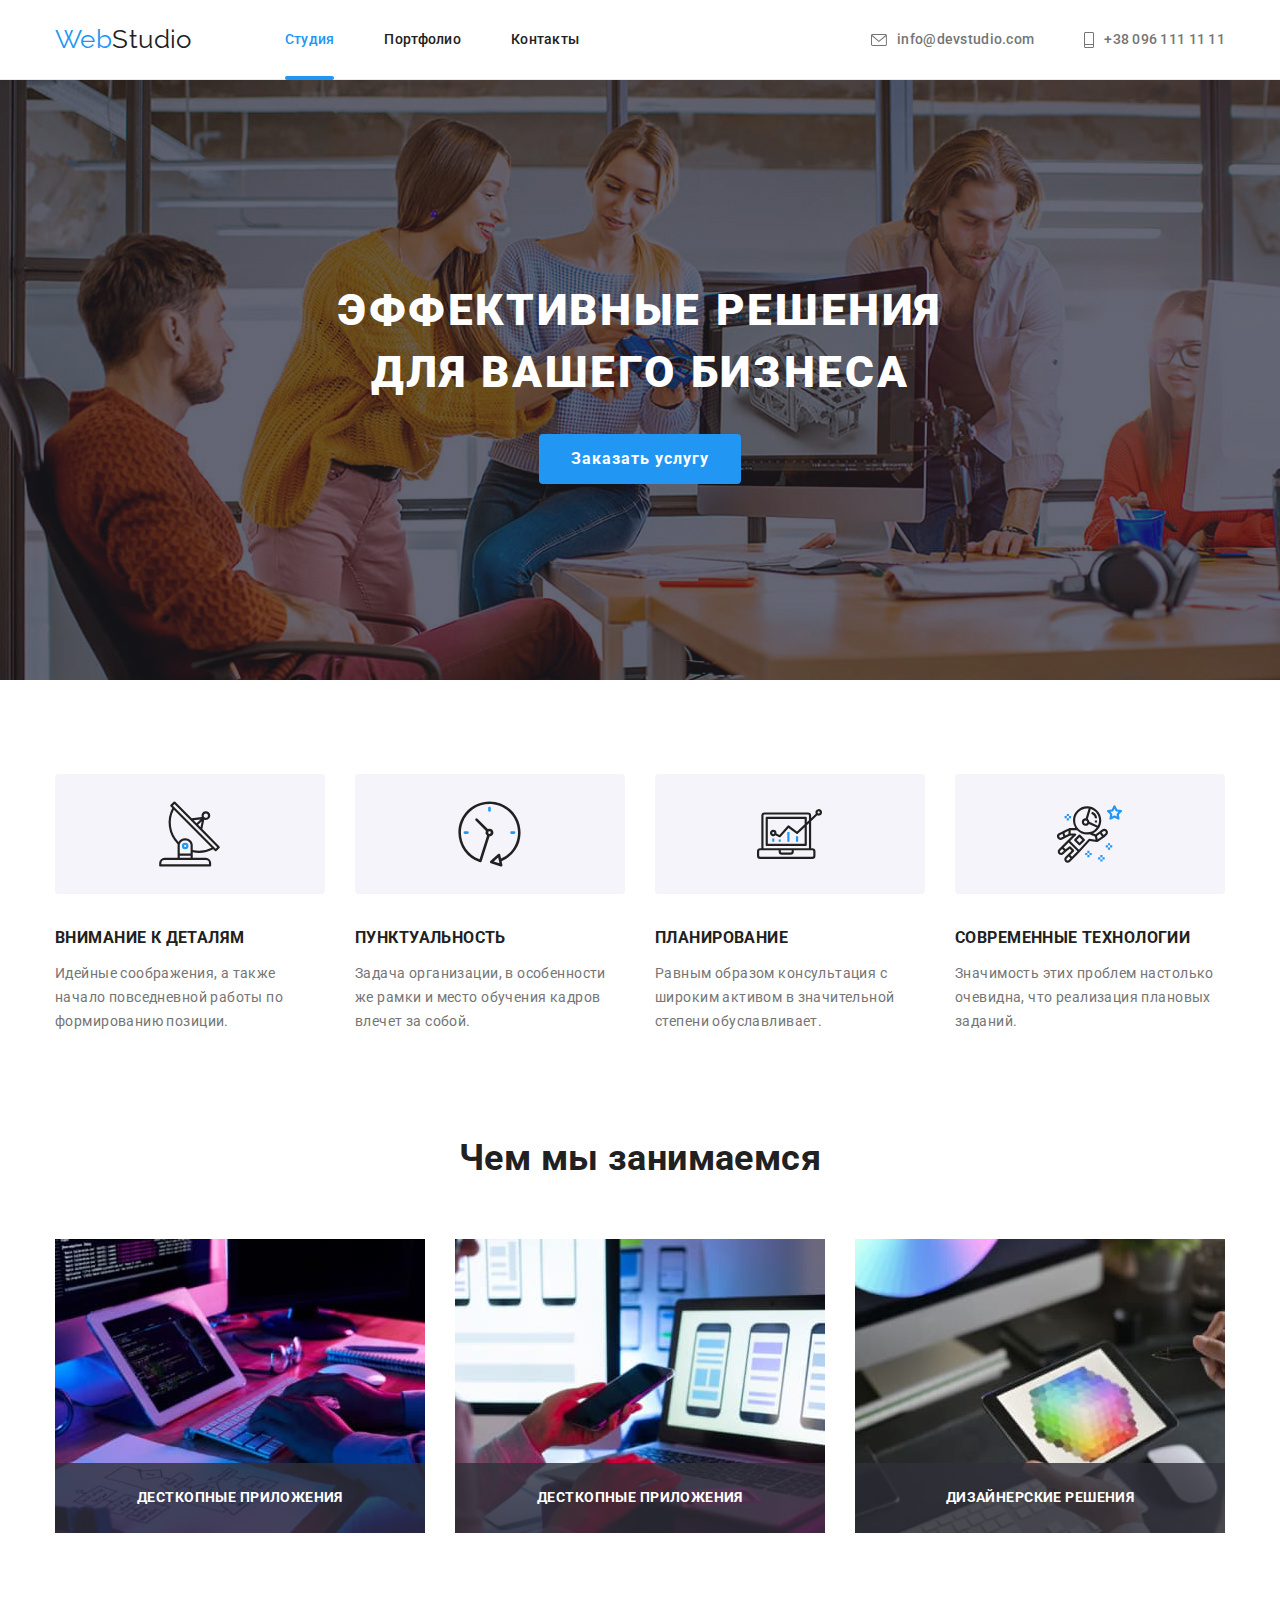
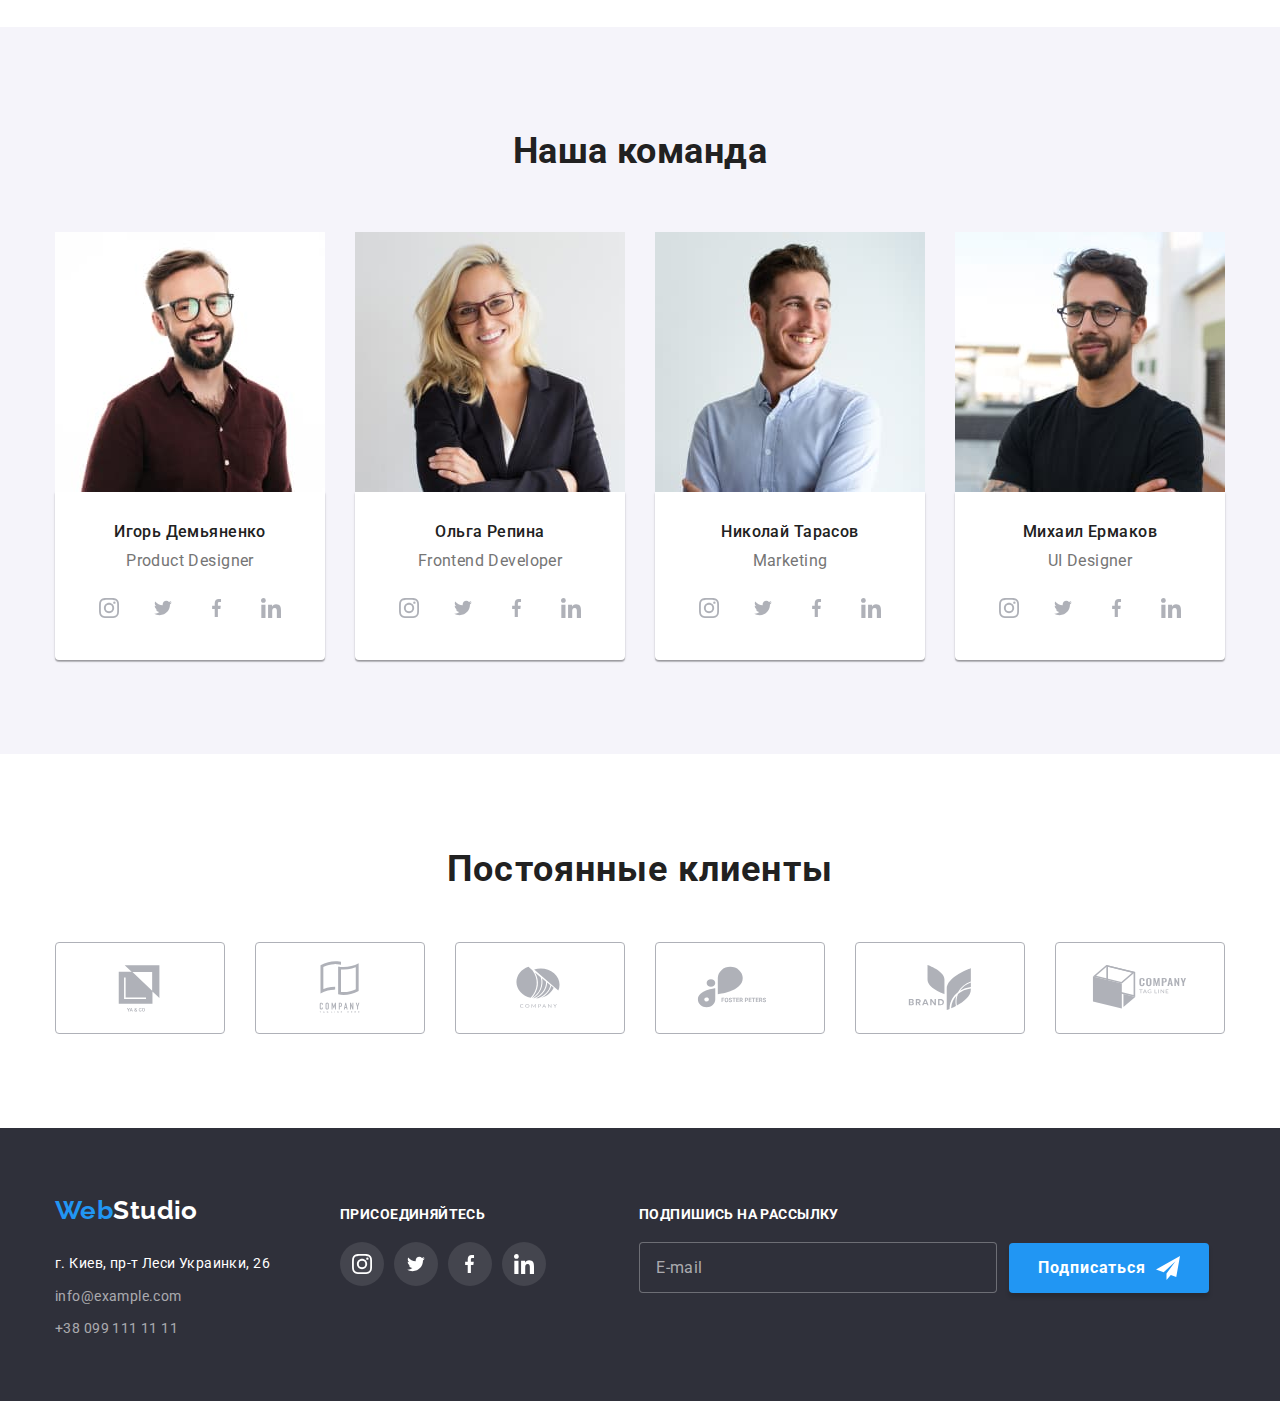
==== index.html @ dcca598a "end" ====
<!DOCTYPE html>
<html lang="ru">
<head>
    <meta charset="UTF-8">
    <meta http-equiv="X-UA-Compatible" content="IE=edge">
    <meta name="viewport" content="width=device-width, initial-scale=1.0">
    <title>Document</title>
    <link rel="stylesheet" href="https://cdnjs.cloudflare.com/ajax/libs/modern-normalize/1.1.0/modern-normalize.min.css">
    <link rel="stylesheet" href="./css/style.css">
    <link href="https://fonts.googleapis.com/css2?family=Raleway:wght@700&family=Roboto:wght@400;500;700;900&display=swap"
        rel="stylesheet">
</head>
<body>

    
   
    <header class="header-outline">
        <div class="container page-nav">
        <nav class="nav-all">
            <a href="./" class="logo"><span class="logo-span">Web</span>Studio</a>
        <ul class="nav list">
            <li class="nav-studio"><a href="./index.html" class="link current">Студия</a></li>
            <li><a href="./portfolio.html" class="link">Портфолио</a></li>
            <li><a href="" class="link">Контакты</a></li>
        </ul>
        </nav>
        <ul class="nav-auth list">
            
            <li class="item flex">
              
                    <!-- <svg class="icon-mail" > 
                    <use href="./images/icons.svg#icon-mail" class="link"></use>
                </svg> -->
                <a href="mailto:info@devstudio.com" class="link">
                    <svg class="icon-mail">
                        <use href="./images/icons.svg#icon-mail"></use>
                    </svg>info@devstudio.com</a>
                
            </li>
            <li class="item flex">
                <!-- <svg class="icon-tel">
                <use href="images/icons.svg#icon-tel"></use>
                </svg> -->
                <a href="tel:+380961111111" class="link">
                    <svg class="icon-tel">
                        <use href="images/icons.svg#icon-tel"></use>
                    </svg>
                    +38 096 111 11 11</a></li>
        </ul>  
        </div>
        
    </header>
    <main>

        
       
        <section class="hero padding-hero">
            <div class="container">
            <h1 class="hero-title">Эффективные решения для вашего бизнеса</h1>
            <button type="button" class="hero-button" data-modal-open>Заказать услугу</button>
            </div>
            
        </section>
       
        <section class="section">
            <div class="container">
            <h2 hidden class="our-feature">Наши качества</h2>
            <ul class="feature-list list">
               
                <li class="item">
                    <div class="icon-bcg-feature">
                        <svg class="icon-feature">
                            <use href="./images/icons2.svg#icon-antenna"></use>
                        </svg>
                    </div>
                    <h3 class="title hfeature">Внимание к деталям</h3>
                    <p class="feature-p">Идейные соображения, а также начало повседневной работы по формированию позиции.</p>
                </li>
                <li class="item">
                    <div class="icon-bcg-feature">
                        <svg class="icon-feature">
                            <use href="./images/icons2.svg#icon-clock"></use>
                        </svg>
                    </div>
                    <h3 class="title hfeature">Пунктуальность</h3>
                    <p class="feature-p">Задача организации, в особенности же рамки и место обучения кадров влечет за собой.</p>
                </li>
                <li class="item">
                    <div class="icon-bcg-feature">
                        <svg class="icon-feature">
                            <use href="./images/icons2.svg#icon-diagram"></use>
                        </svg>
                    </div>
                    <h3 class="title hfeature">Планирование</h3>
                    <p class="feature-p">Равным образом консультация с широким активом в значительной степени обуславливает.</p>
                </li>
                <li class="item">
                    <div class="icon-bcg-feature">
                        <svg class="icon-feature">
                            <use href="./images/icons2.svg#icon-astronaut"></use>
                        </svg>
                    </div>
                    <h3 class="title hfeature">Современные технологии</h3>
                    <p class="feature-p">Значимость этих проблем настолько очевидна, что реализация плановых заданий.</p>
                </li>
            </ul>
            </div>
        </section>
        <section class="section padding-what">
            <div class="container">
            <h2 class="what-title ">Чем мы занимаемся</h2>
           <ul class="what-list list">
                <li class="item transparent">
                    <img src="./images/img-1.jpg"  alt="Человек печататет на планшете с клавиатурой" width="370">
                    <div class="transparent-box"><p>десткопные приложения</p></div>
                </li >
                <li class="item transparent">
                    <img src="./images/img-2.jpg" alt="Человек печататет на ноутбуке" width="370">
                    <div class="transparent-box">
                        <p>десткопные приложения</p>
                    </div>
                </li>
                <li class="item transparent">
                    <img src="./images/img-3.jpg"  alt="Человек печататет на планшете" width="370">
                    <div class="transparent-box"><p>Дизайнерские решения</p></div>
                </li>
            </ul>
            </div>
        </section>
        <section class="section section-team">
            <div class="container">
            <h2 class="team-title">Наша команда</h2>
            <ul class="ul-team list">
                <li class="item">
                    <img src="./images/img-team-1.jpg" alt="Член команды" width="270">
                    <div class="padding-h2pteam">
                    <h3 class="team-name">Игорь Демьяненко</h3>
                    <p lang="en" class="team-spec"> Product Designer</p>
                    <div class="icon-team-container">
                        <ul class="action list">
                            <li class="action-li"><a class="icon-button">
                                <svg class="icon-team-inst" width="20px" height="20">
                                    <use href="./images/icons.svg#icon-inst"></use>
                                </svg>
                            </a></li>
                            <li class="action-li"><a class="icon-button">
                                <svg class="icon-team-twit" width="20" height="16">
                                <use href="./images/icons.svg#icon-twit"></use>
                                </svg>
                            </a></li>
                            <li class="action-li"><a class="icon-button">
                                <svg class="icon-team-fb" width="10" height="20">
                                    <use href="./images/icons.svg#icon-fb"></use>
                                </svg>
                            </a></li>
                            <li class="action-li"><a class="icon-button">
                                <svg class="icon-team-in" width="20" height="20">
                                    <use href="./images/icons.svg#icon-linkedin"></use>
                                </svg>
                            </a></li>
                        </ul>
                     
                </div>
                </div>
                </li>
                <li class="item">
                    <img src="./images/img-team-2.jpg" alt="Член команды" width="270">
                    <div class="padding-h2pteam">
                    <h3 class="team-name">Ольга Репина</h3>
                    <p lang="en" class="team-spec">Frontend Developer</p>
                    <div class="icon-team-container">
                        <ul class="action list">
                            <li class="action-li"><a class="icon-button">
                                    <svg class="icon-team-inst" width="20px" height="20">
                                        <use href="./images/icons.svg#icon-inst"></use>
                                    </svg>
                                </a></li>
                            <li class="action-li"><a class="icon-button">
                                    <svg class="icon-team-twit" width="20" height="16">
                                        <use href="./images/icons.svg#icon-twit"></use>
                                    </svg>
                                </a></li>
                            <li class="action-li"><a class="icon-button">
                                    <svg class="icon-team-fb" width="10" height="20">
                                        <use href="./images/icons.svg#icon-fb"></use>
                                    </svg>
                                </a></li>
                            <li class="action-li"><a class="icon-button">
                                    <svg class="icon-team-in" width="20" height="20">
                                        <use href="./images/icons.svg#icon-linkedin"></use>
                                    </svg>
                                </a></li>
                        </ul>
                    
                    </div>
                    
                  
                    </div>
                </li>
                <li class="item">
                    <img src="./images/img-team-3.jpg" alt="Член команды" width="270">
                    <div class="padding-h2pteam">
                    <h3 class="team-name">Николай Тарасов</h3>
                    <p lang="en" class="team-spec">Marketing</p>
                    <div class="icon-team-container">
                        <ul class="action list">
                            <li class="action-li"><a class="icon-button">
                                    <svg class="icon-team-inst" width="20px" height="20">
                                        <use href="./images/icons.svg#icon-inst"></use>
                                    </svg>
                                </a></li>
                            <li class="action-li"><a class="icon-button">
                                    <svg class="icon-team-twit" width="20" height="16">
                                        <use href="./images/icons.svg#icon-twit"></use>
                                    </svg>
                                </a></li>
                            <li class="action-li"><a class="icon-button">
                                    <svg class="icon-team-fb" width="10" height="20">
                                        <use href="./images/icons.svg#icon-fb"></use>
                                    </svg>
                                </a></li>
                            <li class="action-li"><a class="icon-button">
                                    <svg class="icon-team-in" width="20" height="20">
                                        <use href="./images/icons.svg#icon-linkedin"></use>
                                    </svg>
                                </a></li>
                        </ul>
                    
                    </div>
                    </div>
                </li>
                <li class="item">
                    <img src="./images/img-team-4.jpg" alt="Член команды" width="270">
                   <div class="padding-h2pteam">
                    <h3 class="team-name">Михаил Ермаков</h3>
                    <p lang="en" class="team-spec">UI Designer</p>
                    <div class="icon-team-container">
                        <ul class="action list">
                            <li class="action-li"><a class="icon-button">
                                    <svg class="icon-team-inst" width="20px" height="20">
                                        <use href="./images/icons.svg#icon-inst"></use>
                                    </svg>
                                </a></li>
                            <li class="action-li"><a class="icon-button">
                                    <svg class="icon-team-twit" width="20" height="16">
                                        <use href="./images/icons.svg#icon-twit"></use>
                                    </svg>
                                </a></li>
                            <li class="action-li"><a class="icon-button">
                                    <svg class="icon-team-fb" width="10" height="20">
                                        <use href="./images/icons.svg#icon-fb"></use>
                                    </svg>
                                </a></li>
                            <li class="action-li"><a class="icon-button">
                                    <svg class="icon-team-in" width="20" height="20">
                                        <use href="./images/icons.svg#icon-linkedin"></use>
                                    </svg>
                                </a></li>
                        </ul>
                    
                    </div>
                    </div>
                </li>
            </ul>
            </div>
        </section>
        <section class="section">
            <div class="container">
                <h2 class="client-h">Постоянные клиенты</h2>
                <div class="client">
                <ul class="client-list list">
                    <li class="client-icon">
                        <a href="./portfolio.html" class="link-client">
                        <svg class="client-svg" width="106" height="60">
                            <use href="./images/icons.svg#icon-yg"></use>
                        </svg>
                        </a>
                    </li>
                        <li class="client-icon">
                            <a href="./portfolio.html" class="link-client">
                                <svg class="client-svg" width="106" height="60">
                                    <use href="./images/icons.svg#icon-company"></use>
                                </svg>
                            </a>
                        </li>
                        <li class="client-icon">
                            <a href="./portfolio.html" class="link-client">
                                <svg class="client-svg" width="106" height="60">
                                    <use href="./images/icons.svg#icon-company-2"></use>
                                </svg>
                            </a>
                        </li>
                        <li class="client-icon">
                            <a href="./portfolio.html" class="link-client">
                                <svg class="client-svg" width="106" height="60">
                                    <use href="./images/icons.svg#icon-foster"></use>
                                </svg>
                            </a>
                        </li>
                        <li class="client-icon">
                            <a href="./portfolio.html" class="link-client">
                                <svg class="client-svg" width="106" height="60">
                                    <use href="./images/icons.svg#icon-brand"></use>
                                </svg>
                            </a>
                        </li>
                        <li class="client-icon">
                            <a href="./portfolio.html" class="link-client">
                                <svg class="client-svg" width="106" height="60">
                                    <use href="./images/icons.svg#icon-tagline"></use>
                                </svg>
                            </a>
                        </li>
                </ul>
                </div>
            </div>
        </section>
    </main>
    <footer class="footer">
        <div class="container cfooter">
            <div class="footer-link">
        <a href="./" class="logo-footer"><span class="logo-span">Web</span>Studio</a>
        <address>
            <ul class="footer-ul list">
                <li><a href="https://goo.gl/maps/Bfg26Rv25KaWE5JLA" class="footer-address ">г. Киев, пр-т Леси Украинки, 26</a></li>
                <li><a href="mailto:info@example.com" class="footer-email">info@example.com</a></li>
                <li><a href="tel:+380991111111" class="footer-tel">+38 099 111 11 11</a></li>
            </ul>
        </address>
        </div>
        <div class="icon-footer">
            <p class="footer-icon-title">присоединяйтесь</p>
        
            <ul class="action list">
                <li class="action-li"><a class="icon-button icon-grey">
                        <svg class="icon-team-inst" width="20px" height="20">
                            <use href="./images/icons.svg#icon-inst"></use>
                        </svg>
                    </a></li>
                <li class="action-li"><a class="icon-button icon-grey">
                        <svg class="icon-team-twit" width="20" height="16">
                            <use href="./images/icons.svg#icon-twit"></use>
                        </svg>
                    </a></li>
                <li class="action-li"><a class="icon-button icon-grey">
                        <svg class="icon-team-fb" width="10" height="20">
                            <use href="./images/icons.svg#icon-fb"></use>
                        </svg>
                    </a></li>
                <li class="action-li"><a class="icon-button icon-grey">
                        <svg class="icon-team-in" width="20" height="20">
                            <use href="./images/icons.svg#icon-linkedin"></use>
                        </svg>
                    </a></li>
            </ul>

        </div>

        <form class="signature">
           
            <label class="lable-sign">подпишись на рассылку
                <input type="email" name="email" class="input-sign" placeholder="E-mail">
            </label>
            <button class="button-sign">подписаться
                <svg class="icon-sign" width="24" height="24">
                    <use href="./images/icons.svg#icon-modal-send"></use>
                </svg>
            </button>
        </form>
        </div>



    </footer>
    <div class="backdrop is-hidden" data-modal>
        <div class="modal">
            <form action="" class="form-modal">
                
                <p class="form-modal-p">Оставьте свои данные, мы вам перезвоним</p>
           
                <label class="lable-modal">Имя
                <div class="modal-position-form">
                <input type="text" name="name" class="input-modal">
               <svg height="18" width="18" class="icon-modal">
                   <use href="./images/icons.svg#icon-modal-name" ></use>
               </svg>
               </div>
            </label>

            <label class="lable-modal"><span class="span-name">Телефон</span>
                <div class="modal-position-form">
                    <input type="tel" name="tel" class="input-modal">
                    <svg height="18" width="18" class="icon-modal">
                        <use href="./images/icons.svg#icon-modal-tel"></use>
                    </svg>
                </div>
            </label>

            <label class="lable-modal"><span class="span-name">Почта</span>
                <div class="modal-position-form">
                    <input type="email" name="email" class="input-modal">
                    <svg height="18" width="18" class="icon-modal">
                        <use href="./images/icons.svg#icon-modal-email"></use>
                    </svg>
                </div>
            </label>

            <label class="lable-modal"><span class="span-name">Комментарий</span>
                <div class="modal-position-form">
                   <textarea name="comment"  class="modal-textarea" placeholder="Введите текст"></textarea>
                  
                </div>
            </label>

            <label class="check-lable"><input type="checkbox" class="check">
                <span class="check-icon"></span>
                 Соглашаюсь с рассылкой и принимаю <a href="./" class="accept">Условия договора</a></label>

            <button type="submit" class="btn-submit">Отправить</button>

            </form>
           
            <button class="modal-btn" data-modal-close><svg class="icon-team-in" width="11" height="11">
            <use href="./images/icons.svg#icon-close"></use>
        </svg>
    </button></div>
    </div>
    

    <script src="./js/modal.js"></script>

</body>
</html>
---- css/style.css ----
:root {
  transition: transform 250ms cubic-bezier(0.4, 0, 0.2, 1),
    opacity 250ms cubic-bezier(0.4, 0, 0.2, 1);
  --main-text-color: #212121;
  --second--text-color: #757575;
  --main-bcg-color: #ffffff;
  --main-herofooter-color: #2f303a;
  --secondary-bcg-color: #f5f4fa;
  --acent-color: #2196f3;
  --white-color: #ffffff;
  --btn-bcg-color: #f5f4fa;
  --brd-color: #ececec;
  --icon-bck: #afb1b8;
}

body {
  color: var(--main-text-color);
  font-family: roboto, sans-serif;
  background-color: var(--white-color);
  font-size: 14px;
  letter-spacing: 0.03em;
}
h1,
h2,
h3 {
  margin: 0;
}
img {
  display: block;
  max-width: 100%;
}

/* Backdrop and modal */

.backdrop {
  outline: 1px solid green;
  position: fixed;
  top: 0;
  left: 0;

  background-color: rgba(0, 0, 0, 0.2);

  height: 100%;
  width: 100%;
}

.backdrop.is-hidden {
  opacity: 0;
  pointer-events: none;
  visibility: hidden;
}

.backdrop.is-hidden .modal {
  position: absolute;
  top: 50%;
  left: 50%;
  transform: translate(-50%, -50%) scale(0.5);
}

.modal {
  position: absolute;
  top: 50%;
  left: 50%;
  transform: translate(-50%, -50%) scale(1);
  height: 581px;
  width: 528px;

  background-color: var(--white-color);
  box-shadow: 0px 1px 3px rgba(0, 0, 0, 0.12), 0px 1px 1px rgba(0, 0, 0, 0.14),
    0px 2px 1px rgba(0, 0, 0, 0.2);
  border-radius: 4px;

  transition: transform 250ms linear;
  padding-top: 40px;
  padding-bottom: 40px;
}

.modal-btn {
  position: absolute;
  top: 0;
  right: 0;
  transform: translate(-8px, 8px);

  display: flex;
  justify-content: center;
  align-items: center;
  width: 30px;
  height: 30px;
  border-radius: 50%;
  background: var(--white-color);
  border: 1px solid rgba(0, 0, 0, 0.1);
}

.modal-btn:hover,
.modal-btn:focus {
  fill: var(--acent-color);
}

/* Modal form */

.form-modal {
  width: 448px;
  margin-right: auto;
  margin-left: auto;
}

.form-modal-p {
  margin: 0;
  /* outline: 1px solid red; */
  text-align: center;

  font-weight: 700;
  font-size: 20px;
  line-height: 1.1;
  letter-spacing: 0.03em;
  margin-bottom: 12px;
}

.lable-modal {
  /* outline: 1px solid green; */

  display: flex;
  flex-direction: column;

  width: 100%;

  font-size: 12px;
  line-height: 1.1;

  letter-spacing: 0.01em;

  color: var(--second--text-color);

  transition: fill 250ms cubic-bezier(0.4, 0, 0.2, 1);
}

.input-modal {
  /* outline: 1px solid red; */
  width: 100%;
  display: block;
  height: 40px;
  border: 1px solid rgba(33, 33, 33, 0.2);
  border-radius: 4px;
  padding-left: 41px;
  transition: border-color 250ms cubic-bezier(0.4, 0, 0.2, 1);
}

.modal-position-form {
  position: relative;
  margin-top: 4px;

  /* outline: 1px solid red; */
}

.icon-modal {
  /* outline: 1px solid green; */
  position: absolute;
  top: 50%;
  left: 15px;
  transform: translateY(-50%);
}

.lable-modal + .lable-modal {
  margin-top: 10px;
}

.modal-textarea {
  width: 448px;
  height: 120px;
  resize: none;
  border: 1px solid rgba(33, 33, 33, 0.2);
  border-radius: 4px;
  padding: 12px 16px;
}
.check-lable {
  display: flex;
  align-items: center;
  margin-top: 20px;
}

.check {
  appearance: none;
  position: absolute;
}
.check-icon {
  display: inline-block;
  width: 16px;
  height: 15px;
  border-radius: 4px;
  border: 2px solid #2a2a2a;
  margin-right: 8px;
}

.check:checked + .check-icon {
  border-color: var(--acent-color);
  background-color: var(--acent-color);
  background-image: url(../images/checkbox.svg);
  background-size: contain;
  /* background-origin: border-box; */

  background-repeat: no-repeat;
  background-position: center;
}

.accept {
  margin-left: 7px;
  color: var(--acent-color);
}

.input-modal:focus + .icon-modal {
  fill: var(--acent-color);
}

.input-modal:focus {
  outline: none;
  border-color: var(--acent-color);
}

.btn-submit {
  display: block;
  height: 50px;
  width: 200px;
  border: none;
  padding-top: 10px;
  padding-bottom: 10px;
  margin-left: auto;
  margin-right: auto;

  margin-bottom: 40px;
  margin-top: 30px;
  box-shadow: 0px 4px 4px rgba(0, 0, 0, 0.15);
  border-radius: 4px;
  background-color: var(--acent-color);

  font-weight: bold;
  font-size: 16px;
  line-height: 1.9;

  text-align: center;
  letter-spacing: 0.06em;

  color: var(--white-color);
}

.modal-textarea:focus {
  outline: none;
  border-color: var(--acent-color);
}
.header-outline {
  /* outline: solid 1px tomato; */
  border-bottom: solid 1px var(--brd-color);
}
.container {
  /* outline: 1px solid red; */
  width: 1200px;
  padding-left: 15px;
  padding-right: 15px;
  margin-left: auto;
  margin-right: auto;
}
.container.container.page-nav {
  /* border-bottom: solid 1px var(--brd-color); */
}

.list {
  list-style: none;
  padding: 0;
  margin: 0;
}

/* Section - feature */
.section {
  padding-top: 94px;
  padding-bottom: 94px;
}

/* .padding {
  /* outline: solid tomato 2px; */
/* padding-top: 94px;
  padding-bottom: 94px; */
/* } */

.padding-hero {
  padding-top: 200px;
  padding-bottom: 200px;
}

.padding-what {
  padding-top: 0px;
}

.padding-h2pteam {
  padding-top: 30px;
  padding-bottom: 30px;
  background-color: var(--white-color);
  box-shadow: 0px 1px 3px rgba(0, 0, 0, 0.12), 0px 1px 1px rgba(0, 0, 0, 0.14),
    0px 2px 1px rgba(0, 0, 0, 0.2);
  border-radius: 0px 0px 4px 4px;
}
/* header */
.link {
  text-decoration: none;
  color: var(--main-text-color);
}
.logo {
  font-family: raleway, sans-serif;
  color: var(--main-text-color);
  font-size: 26px;
  line-height: 1.2;

  text-decoration: none;
}
.logo-span {
  font-family: raleway, sans-serif;
  color: var(--acent-color);
  font-size: 26px;
  line-height: 1.2;
}
.nav .link {
  display: block;
  padding-top: 32px;
  padding-bottom: 32px;

  font-weight: 500;
  line-height: 1.1;
  letter-spacing: 0.02em;

  transition: color 250ms cubic-bezier(0.4, 0, 0.2, 1);
}
.nav .link.current {
  color: var(--acent-color);
}

/* Blue line current */
.nav-studio {
  position: relative;
  /* outline: 1px solid red; */
}

.nav .link.current::after {
  position: absolute;
  left: 0;
  bottom: 0;
  transform: translate(-0%, 1px);

  content: '';
  background-color: var(--acent-color);
  width: 100%;
  height: 4px;
  border-radius: 2px;
}
.nav .link:hover,
.nav .link:focus {
  color: var(--acent-color);
}

.nav-auth .link {
  display: flex;
  align-items: center;
  /* outline: 1px solid green; */
  color: var(--second--text-color);
  font-weight: 500;
  line-height: 1.1;
  letter-spacing: 0.02em;
  fill: var(--second--text-color);

  transition: color 250ms cubic-bezier(0.4, 0, 0.2, 1), fill 250ms cubic-bezier(0.4, 0, 0.2, 1);
}

/* .test:hover {
  outline: 1px solid red;
  color: var(--acent-color);
  fill: var(--second--text-color);
} */

/* Nav auth icon */
.item.flex {
  display: flex;
  align-items: center;
}

/* .item {
  color: var(--acent-color);
} */

.icon-mail {
  --color: currentColor;
  height: 12px;
  width: 16px;
  margin-right: 10px;
  /* fill: var(--second--text-color); */
}
.icon-mail:hover,
.icon-mail:focus {
  fill: var(--acent-color);
}

.icon-tel {
  width: 10px;
  height: 16px;
  margin-right: 10px;
  /* fill: var(--second--text-color); */
}

.nav-auth .link:hover,
.nav-auth .link:focus {
  color: var(--acent-color);
  fill: var(--acent-color);
}

/* Header-flex */

.nav {
  display: flex;
  margin-left: 93px;
}
.nav li {
  /* outline: tomato solid 2px; */
  margin-right: 50px;
}
.nav li:last-child {
  margin-right: 0px;
}

.nav-auth {
  display: flex;
  margin-left: auto;
}

.nav-auth .item + .item {
  margin-left: 50px;
}
.nav-all {
  display: flex;
  align-items: center;
}

.container.page-nav {
  display: flex;
  align-items: center;
}

/* hero */
.hero {
  max-width: 1600px;
  height: 600px;
  margin-left: auto;
  margin-right: auto;
  background-image: linear-gradient(to right, rgba(47, 48, 58, 0.4), rgba(47, 48, 58, 0.4)),
    url(../images/overlay.jpg);
  background-color: var(--main-herofooter-color);
  text-align: center;
}

.hero-title {
  /* outline: tomato solid 2px; */
  width: 696px;
  color: var(--white-color);
  margin: 0 auto;
  margin-bottom: 30px;
  font-weight: 900;
  font-size: 44px;
  line-height: 1.4;
  text-align: center;
  letter-spacing: 0.06em;
  text-transform: uppercase;
}
.hero-button {
  color: var(--white-color);
  background-color: var(--acent-color);
  font-weight: 700;
  font-size: 16px;
  line-height: 1.9;
  letter-spacing: 0.06em;
  cursor: pointer;
  padding: 10px 32px;
  border: none;
  border-radius: 4px;
}

/* Feature */
.feature-list {
  display: flex;
  flex-wrap: wrap;
  justify-content: center;
}

.feature-list .item {
  width: 270px;
  /* margin-right: 30px; */
}

/* .feature-list .item:last-child {
  margin-right: 0px;
} */
.feature-list .item + .item {
  margin-left: 30px;
}

.feature-list .title {
  line-height: 1.7;
  text-transform: uppercase;
}
.feature-list p {
  color: var(--second--text-color);
  line-height: 1.7;
  margin-top: 10px;
  margin-bottom: 0px;
}

/* Icon Feature */
.icon-bcg-feature {
  width: 270px;
  height: 120px;
  background-color: var(--secondary-bcg-color);
  border-radius: 4px;
}
.icon-feature {
  width: 65px;
  height: 70px;
  margin: 25px 102px;
}

.hfeature {
  margin-top: 30px;
}

/* section what we do */
.section .what-title {
  font-weight: 700;
  font-size: 36px;
  line-height: 1.7;
  text-align: center;
}

.what-list {
  display: flex;
  justify-content: center;
  margin-top: 50px;
}

.what-list .item + .item {
  margin-left: 30px;
}

/* what we do transparent box */

.item.transparent {
  position: relative;
}

.transparent-box {
  position: absolute;
  left: 0;
  bottom: 0;
  /* outline: 1px solid red; */
  background: rgba(47, 48, 58, 0.8);

  width: 100%;
  height: 70px;

  font-size: 14px;
  font-weight: 700;
  line-height: 1.1;
  text-align: center;
  letter-spacing: 0.03em;
  text-transform: uppercase;
  color: var(--white-color);
}

.transparent-box p {
  margin: 0;
  padding-top: 27px;
  padding-bottom: 27px;
}

/* section team */
.section-team {
  background-color: var(--secondary-bcg-color);
}
.section-team .team-title {
  font-weight: 700;
  font-size: 36px;
  line-height: 1.7;
  text-align: center;
}
.section-team .team-name {
  font-weight: 500;
  font-size: 16px;
  line-height: 1.2;
  text-align: center;
}

.section-team .team-spec {
  font-size: 16px;
  color: var(--second--text-color);
  line-height: 1.2;
  text-align: center;
  margin-top: 10px;
  margin-bottom: 0px;
}

.ul-team {
  display: flex;
  margin-top: 50px;
  justify-content: center;
}

.ul-team .item + .item {
  margin-left: 30px;
}

/* Icon team */
.action {
  display: flex;
  align-items: center;
}
/* .action-li {
  display: flex;
  align-items: center;
} */

.icon-button {
  display: flex;
  align-items: center;
  justify-content: center;
  width: 44px;
  height: 44px;
  border: none;
  padding: 0;
  background-color: var(--main-bcg-color);
  border-radius: 50%;

  transition: fill 250ms cubic-bezier(0.4, 0, 0.2, 1),
    background-color 250ms cubic-bezier(0.4, 0, 0.2, 1);
}

.icon-button:hover,
.icon-button:focus {
  background-color: var(--acent-color);
  fill: var(--main-bcg-color);
}
.action-li + .action-li {
  margin-left: 10px;
}

.icon-team-container {
  /* outline: 1px solid red; */
  display: flex;
  align-items: center;
  margin-left: 32px;
  margin-right: 32px;
  margin-top: 16px;
  fill: var(--icon-bck);
}

/* Our client */
.client-h {
  font-weight: 700;
  font-size: 36px;
  line-height: 1.2;
  text-align: center;
  letter-spacing: 0.03em;
}

.client-list {
  display: flex;
}

.link-client {
  display: flex;
  align-items: center;
  justify-content: center;
  width: 170px;
  height: 92px;
  border: 1px solid #afb1b8;
  border-radius: 4px;

  transition: fill 250ms cubic-bezier(0.4, 0, 0.2, 1), border 250ms cubic-bezier(0.4, 0, 0.2, 1);
}

.link-client:hover,
.link-client:focus {
  fill: var(--acent-color);
  border: 1px solid var(--acent-color);
}

.client-icon + .client-icon {
  margin-left: 30px;
}

.client {
  /* outline: 1px solid green; */
  margin-left: auto;
  margin-right: auto;
  margin-top: 50px;
}

.link-client {
  fill: var(--icon-bck);
}

/* section footer */
.footer {
  background-color: var(--main-herofooter-color);
  padding-top: 60px;
  padding-bottom: 60px;
}
.logo-footer {
  /* outline: solid tomato 2px; */
  color: var(--white-color);
  font-size: 26px;
  font-family: raleway, sans-serif;
  font-weight: 700;
  line-height: 1.7;

  text-decoration: none;
}
.footer-ul {
  /* outline: tomato solid 2px; */
  margin-top: 20px;
  font-size: 14px;
  font-style: normal;
}

.footer-ul li {
  margin-bottom: 9px;
}
.footer-ul li:last-child {
  margin-bottom: 0px;
}
.footer-address {
  color: var(--white-color);
  line-height: 1.7;
  text-decoration: none;

  transition: color 250ms cubic-bezier(0.4, 0, 0.2, 1);
}
.footer-address:hover,
.footer-address:focus {
  color: var(--acent-color);
}
.footer-email {
  color: rgba(255, 255, 255, 0.6);
  line-height: 1.7;
  text-decoration: none;

  transition: color 250ms cubic-bezier(0.4, 0, 0.2, 1);
}
.footer-email:hover,
.footer-email:focus {
  color: var(--acent-color);
}

.footer-tel {
  color: rgba(255, 255, 255, 0.6);
  line-height: 1.7;
  text-decoration: none;

  transition: color 250ms cubic-bezier(0.4, 0, 0.2, 1);
}
.footer-tel:hover,
.footer-tel:focus {
  color: var(--acent-color);
}

/* footer icon */
.footer-icon-title {
  font-weight: 700;
  font-size: 14px;
  line-height: 1.1;
  letter-spacing: 0.03em;
  text-transform: uppercase;
  color: var(--white-color);
}

.icon-grey {
  background-color: rgba(255, 255, 255, 0.1);
}

.icon-footer {
  fill: var(--white-color);
  margin-left: 70px;
  /* margin-top: 12px; */
}

.icon-footer .footer-icon-title {
  margin-bottom: 20px;
}

.container.cfooter {
  display: flex;
  align-items: baseline;
}

/* footer signaure */

.signature {
  display: flex;
  color: var(--white-color);
  margin-left: 93px;
  align-items: flex-end;
}

.lable-sign {
  width: 358px;

  font-weight: 700;
  font-size: 14px;
  line-height: 1.1;
  letter-spacing: 0.03em;
  text-transform: uppercase;
}

.input-sign {
  margin-top: 20px;
  padding-left: 16px;
  padding-top: 15px;
  padding-bottom: 15px;
  width: 100%;

  border: 1px solid rgba(255, 255, 255, 0.3);
  border-radius: 4px;
  background-color: var(--main-herofooter-color);

  font-size: 16px;
  line-height: 1.2;
  letter-spacing: 0.03em;
  color: rgba(255, 255, 255, 0.6);
}

.input-sign::placeholder {
  font-size: 16px;
  line-height: 1.2;
  letter-spacing: 0.03em;
  color: rgba(255, 255, 255, 0.6);
}

.button-sign {
  /* outline: 1px solid red; */
  display: flex;
  align-items: center;
  justify-content: center;

  width: 200px;
  height: 50px;
  text-transform: capitalize;
  margin-left: 12px;

  font-weight: 700;
  font-size: 16px;
  line-height: 1.9;

  text-align: center;
  letter-spacing: 0.06em;

  color: var(--white-color);

  box-shadow: 0px 4px 4px rgba(0, 0, 0, 0.15);
  border-radius: 4px;
  border: none;
  background-color: var(--acent-color);
}

.icon-sign {
  margin-left: 10px;
  fill: var(--white-color);
}

/* porfolio section button */
.section-project {
  padding-top: 94px;
  padding-bottom: 94px;
}

.btn {
  /* outline: tomato solid 2px; */
  display: flex;
  justify-content: center;

  font-size: 16px;
  line-height: 1.6;
  font-weight: 500;
  text-align: center;
  cursor: pointer;
}
.btn .btn-prj {
  padding: 6px 22px;
  border: none;
  border-radius: 4px;
}

.btn .item + .item {
  margin-left: 8px;
}
.prj {
  display: flex;
  flex-wrap: wrap;
  margin-top: 50px;
}
.prj .item {
  width: calc((100% - 60px) / 3);
  margin-right: 30px;
  margin-top: 30px;
}

.prj .item:nth-child(3n) {
  margin-right: 0;
}

.prj .item:nth-child(-n + 3) {
  margin-top: 0;
}

.btn-prj {
  background-color: var(--btn-bcg-color);

  transition: box-shadow 250ms cubic-bezier(0.4, 0, 0.2, 1),
    background-color 250ms cubic-bezier(0.4, 0, 0.2, 1), color 250ms cubic-bezier(0.4, 0, 0.2, 1);
}
.btn-prj:hover,
.btn-prj:focus {
  color: var(--main-bcg-color);
  background-color: var(--acent-color);
  box-shadow: 0px 3px 1px rgba(0, 0, 0, 0.1), 0px 1px 2px rgba(0, 0, 0, 0.08),
    0px 2px 2px rgba(0, 0, 0, 0.12);
}

.prj a {
  text-decoration: none;
  display: block;

  transition: box-shadow 250ms cubic-bezier(0.4, 0, 0.2, 1);
}

.prj a:hover,
.prj a:focus {
  box-shadow: 0px 1px 1px rgba(0, 0, 0, 0.12), 0px 4px 4px rgba(0, 0, 0, 0.06),
    1px 4px 6px rgba(0, 0, 0, 0.16);
}

.prj-h-title {
  font-weight: 700;
  font-size: 18px;
  line-height: 2px;
  letter-spacing: 0.06em;
  color: var(--main-text-color);
  margin-bottom: 4px;
}

.prj p {
  font-size: 16px;
  line-height: 1.9;
  color: var(--second--text-color);

  margin-bottom: 0;
}

.div-hp {
  /* outline: 2px solid green; */
  padding-top: 20px;
  padding-bottom: 20px;
  padding-left: 24px;
  padding-right: 24px;
  border-right: 1px solid #eeeeee;
  border-bottom: 1px solid #eeeeee;
  border-left: 1px solid #eeeeee;
}

/* portfolio translation */

.portfolio-thumb {
  position: relative;
  overflow: hidden;
}

.card {
  position: absolute;
  top: 0;
  left: 0;
  height: 100%;
  width: 100%;
  background-color: rgba(33, 150, 243, 0.9);
  opacity: 0;

  transform: translateY(100%);
  transition: transform 250ms cubic-bezier(0.4, 0, 0.2, 1),
    opacity 250ms cubic-bezier(0.4, 0, 0.2, 1);
}

.card p {
  margin: 0;
  font-size: 18px;
  line-height: 1.6;
  letter-spacing: 0.03em;
  color: #ffffff;
  padding: 63px 24px;
}

.item:hover .card,
.item:focus .card {
  transform: translateY(0);
  opacity: 1;
}

/* основной цвет текста #212121  */
/* вторичный цвет  #757575 */
/* цвет основоной #FFFFFF */
/* цвет  герой и футер #2F303A */
/* цвет белый #FFFFFF */
/* цвет акцент #2196F3 */
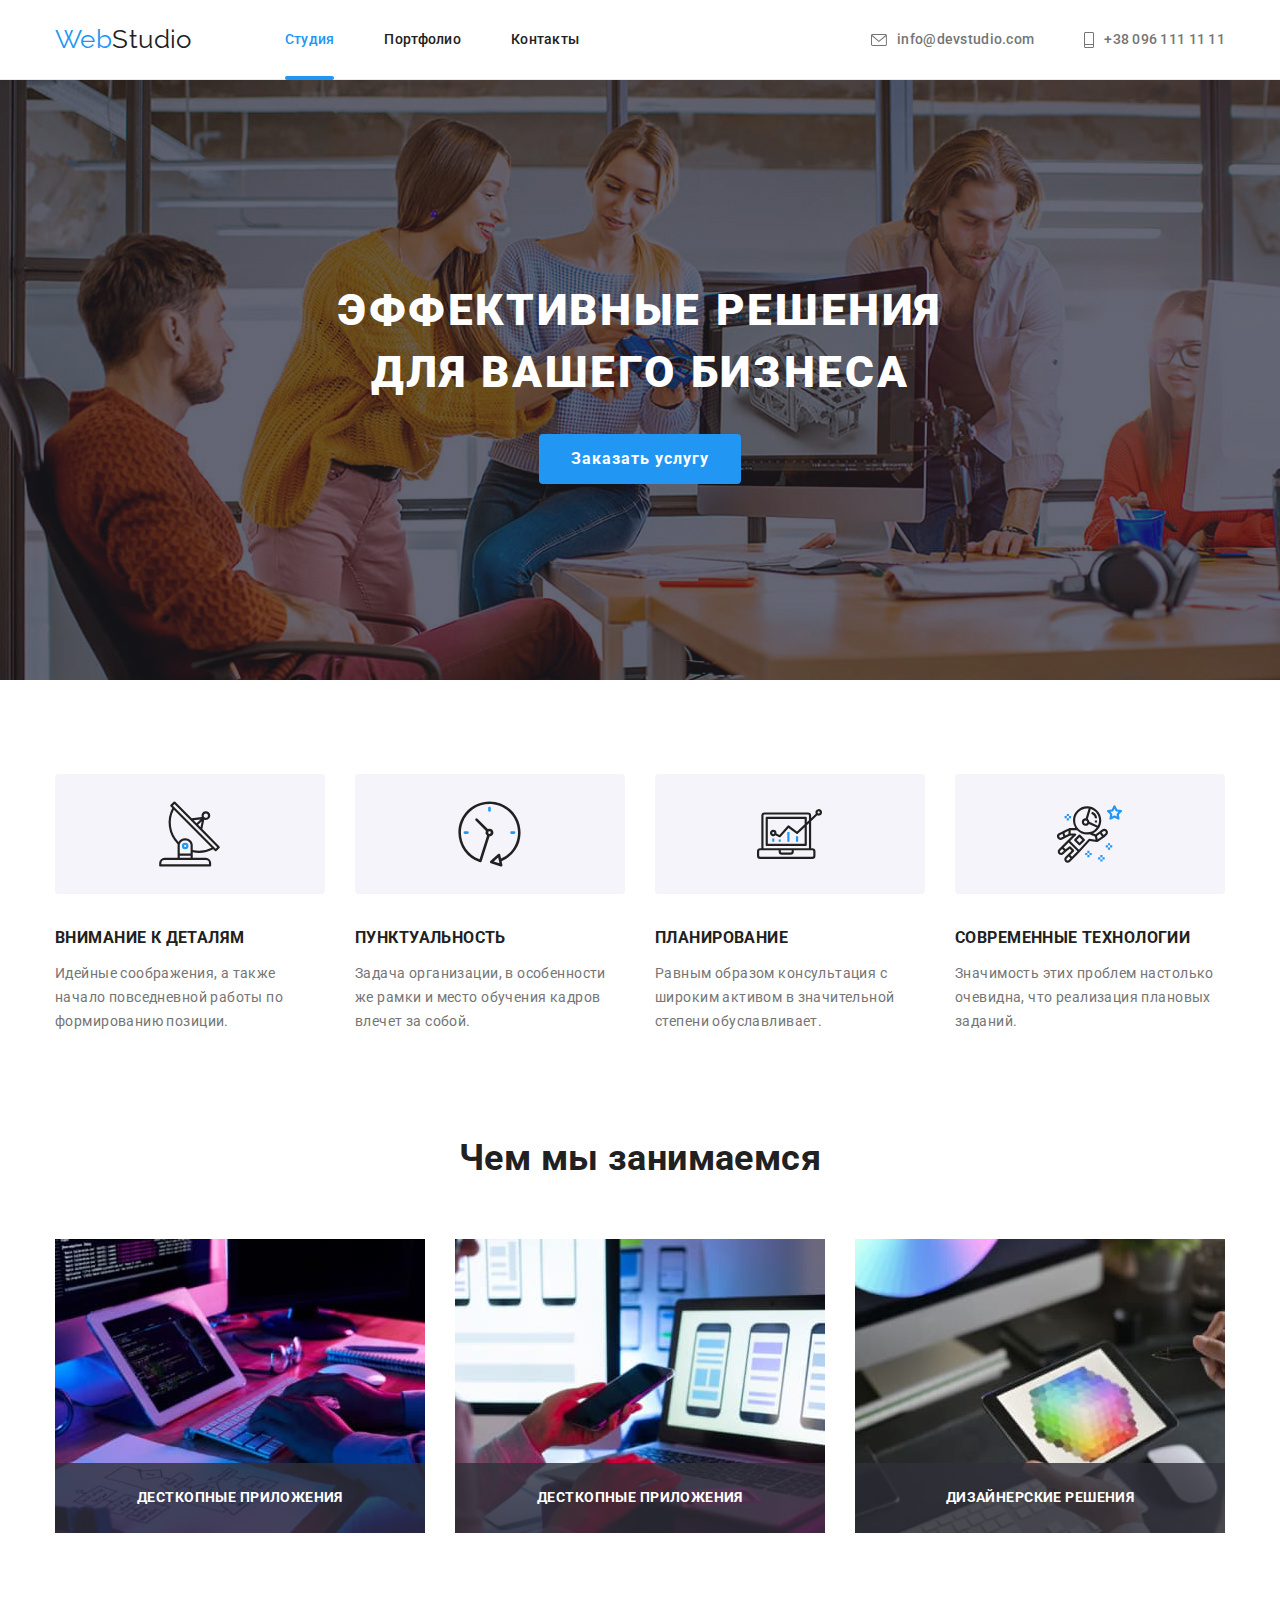
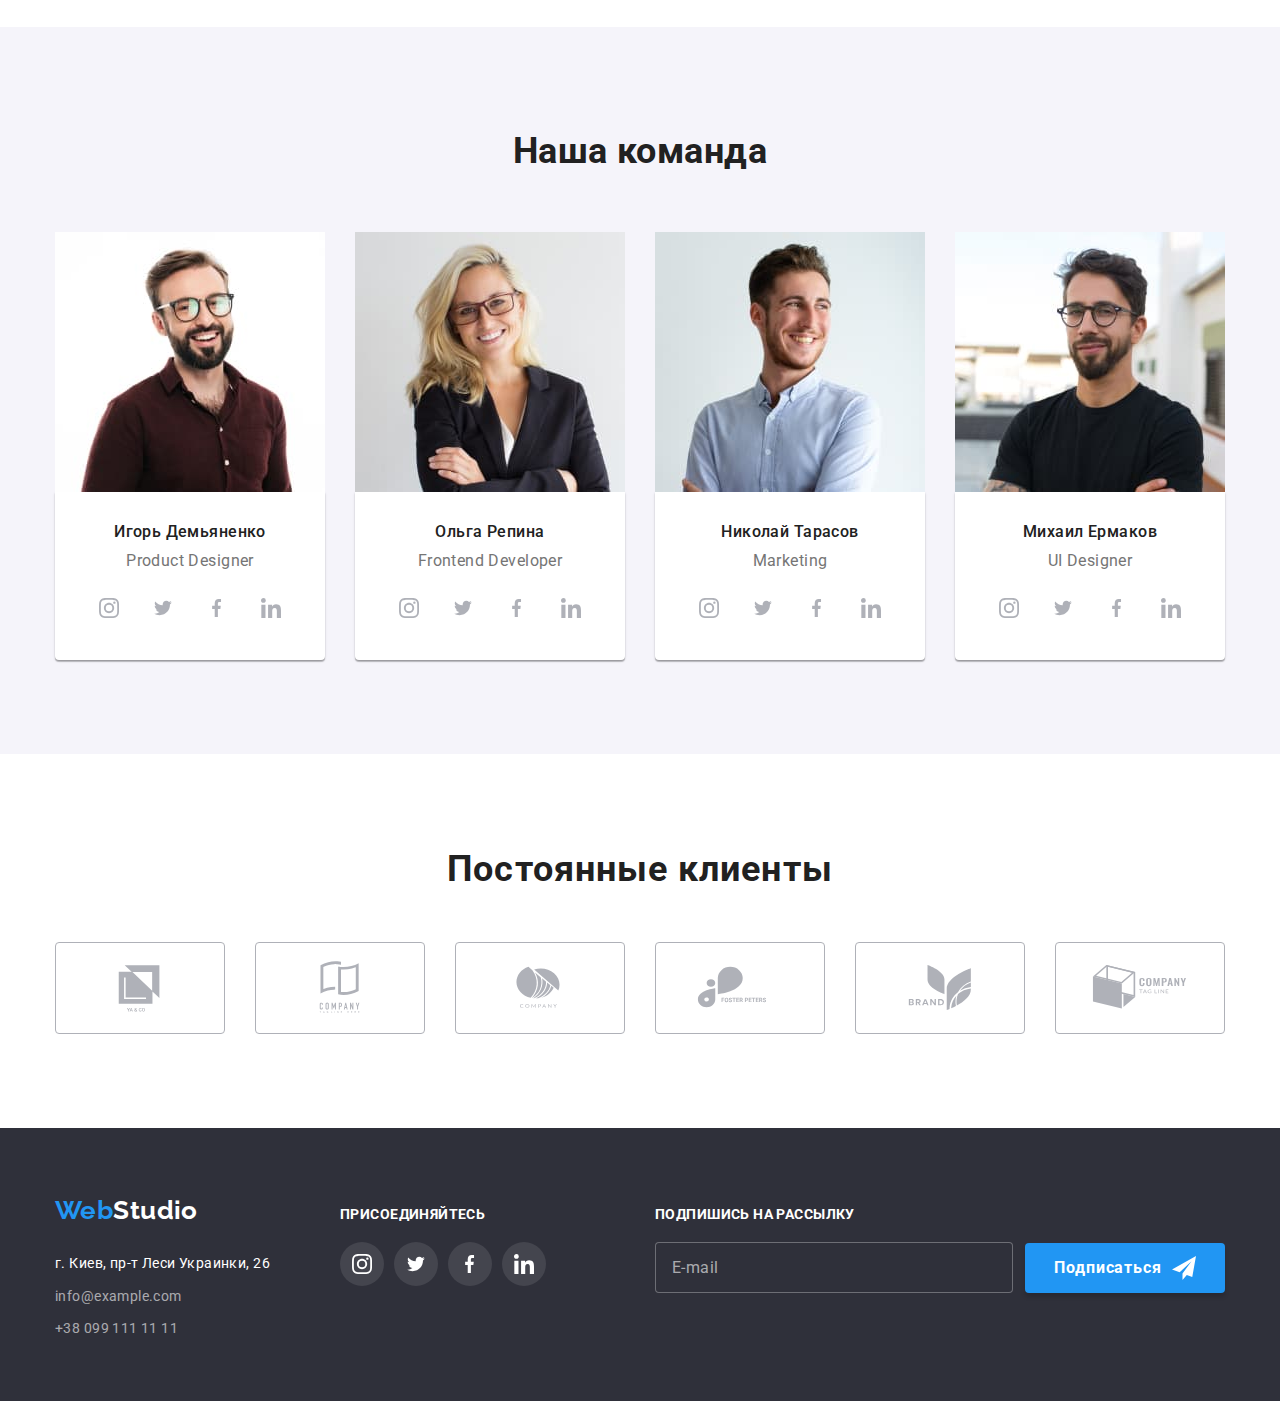
==== commit 232e9392: "end" ====
--- a/index.html
+++ b/index.html
@@ -374,42 +374,46 @@
     </footer>
     <div class="backdrop is-hidden" data-modal>
         <div class="modal">
-            <form action="" class="form-modal">
+            <form class="form-modal">
                 
                 <p class="form-modal-p">Оставьте свои данные, мы вам перезвоним</p>
+                <span class="form-modal-title">Имя</span>
            
-                <label class="lable-modal">Имя
-                <div class="modal-position-form">
+                <label class="lable-modal">
+               
                 <input type="text" name="name" class="input-modal">
                <svg height="18" width="18" class="icon-modal">
                    <use href="./images/icons.svg#icon-modal-name" ></use>
                </svg>
-               </div>
+               
             </label>
 
-            <label class="lable-modal"><span class="span-name">Телефон</span>
-                <div class="modal-position-form">
+             <span class="form-modal-title">Телефон</span>
+            <label class="lable-modal">
+                
                     <input type="tel" name="tel" class="input-modal">
                     <svg height="18" width="18" class="icon-modal">
                         <use href="./images/icons.svg#icon-modal-tel"></use>
                     </svg>
-                </div>
+                
             </label>
-
-            <label class="lable-modal"><span class="span-name">Почта</span>
-                <div class="modal-position-form">
+            
+            <span class="form-modal-title">Почта</span>
+            <label class="lable-modal">
+               
                     <input type="email" name="email" class="input-modal">
                     <svg height="18" width="18" class="icon-modal">
                         <use href="./images/icons.svg#icon-modal-email"></use>
                     </svg>
-                </div>
+                
             </label>
-
-            <label class="lable-modal"><span class="span-name">Комментарий</span>
-                <div class="modal-position-form">
+            
+            <span class="form-modal-title">Комментарий</span>
+            <label class="lable-modal">
+              
                    <textarea name="comment"  class="modal-textarea" placeholder="Введите текст"></textarea>
                   
-                </div>
+                
             </label>
 
             <label class="check-lable"><input type="checkbox" class="check">
--- a/css/style.css
+++ b/css/style.css
@@ -62,7 +62,7 @@
   top: 50%;
   left: 50%;
   transform: translate(-50%, -50%) scale(1);
-  height: 581px;
+
   width: 528px;
 
   background-color: var(--white-color);
@@ -71,8 +71,7 @@
   border-radius: 4px;
 
   transition: transform 250ms linear;
-  padding-top: 40px;
-  padding-bottom: 40px;
+  padding: 40px 40px;
 }
 
 .modal-btn {
@@ -118,12 +117,26 @@
 
 .lable-modal {
   /* outline: 1px solid green; */
+  position: relative;
 
   display: flex;
   flex-direction: column;
 
   width: 100%;
 
+  font-size: 12px;
+  line-height: 1.1;
+
+  letter-spacing: 0.01em;
+
+  color: var(--second--text-color);
+
+  transition: fill 250ms cubic-bezier(0.4, 0, 0.2, 1);
+
+  margin-top: 4px;
+}
+
+.form-modal-title {
   font-size: 12px;
   line-height: 1.1;
 
@@ -145,12 +158,10 @@
   transition: border-color 250ms cubic-bezier(0.4, 0, 0.2, 1);
 }
 
-.modal-position-form {
+/* .modal-position-form {
   position: relative;
   margin-top: 4px;
-
-  /* outline: 1px solid red; */
-}
+} */
 
 .icon-modal {
   /* outline: 1px solid green; */
@@ -226,7 +237,6 @@
   margin-left: auto;
   margin-right: auto;
 
-  margin-bottom: 40px;
   margin-top: 30px;
   box-shadow: 0px 4px 4px rgba(0, 0, 0, 0.15);
   border-radius: 4px;
@@ -798,7 +808,7 @@
 .signature {
   display: flex;
   color: var(--white-color);
-  margin-left: 93px;
+  margin-left: auto;
   align-items: flex-end;
 }
 
